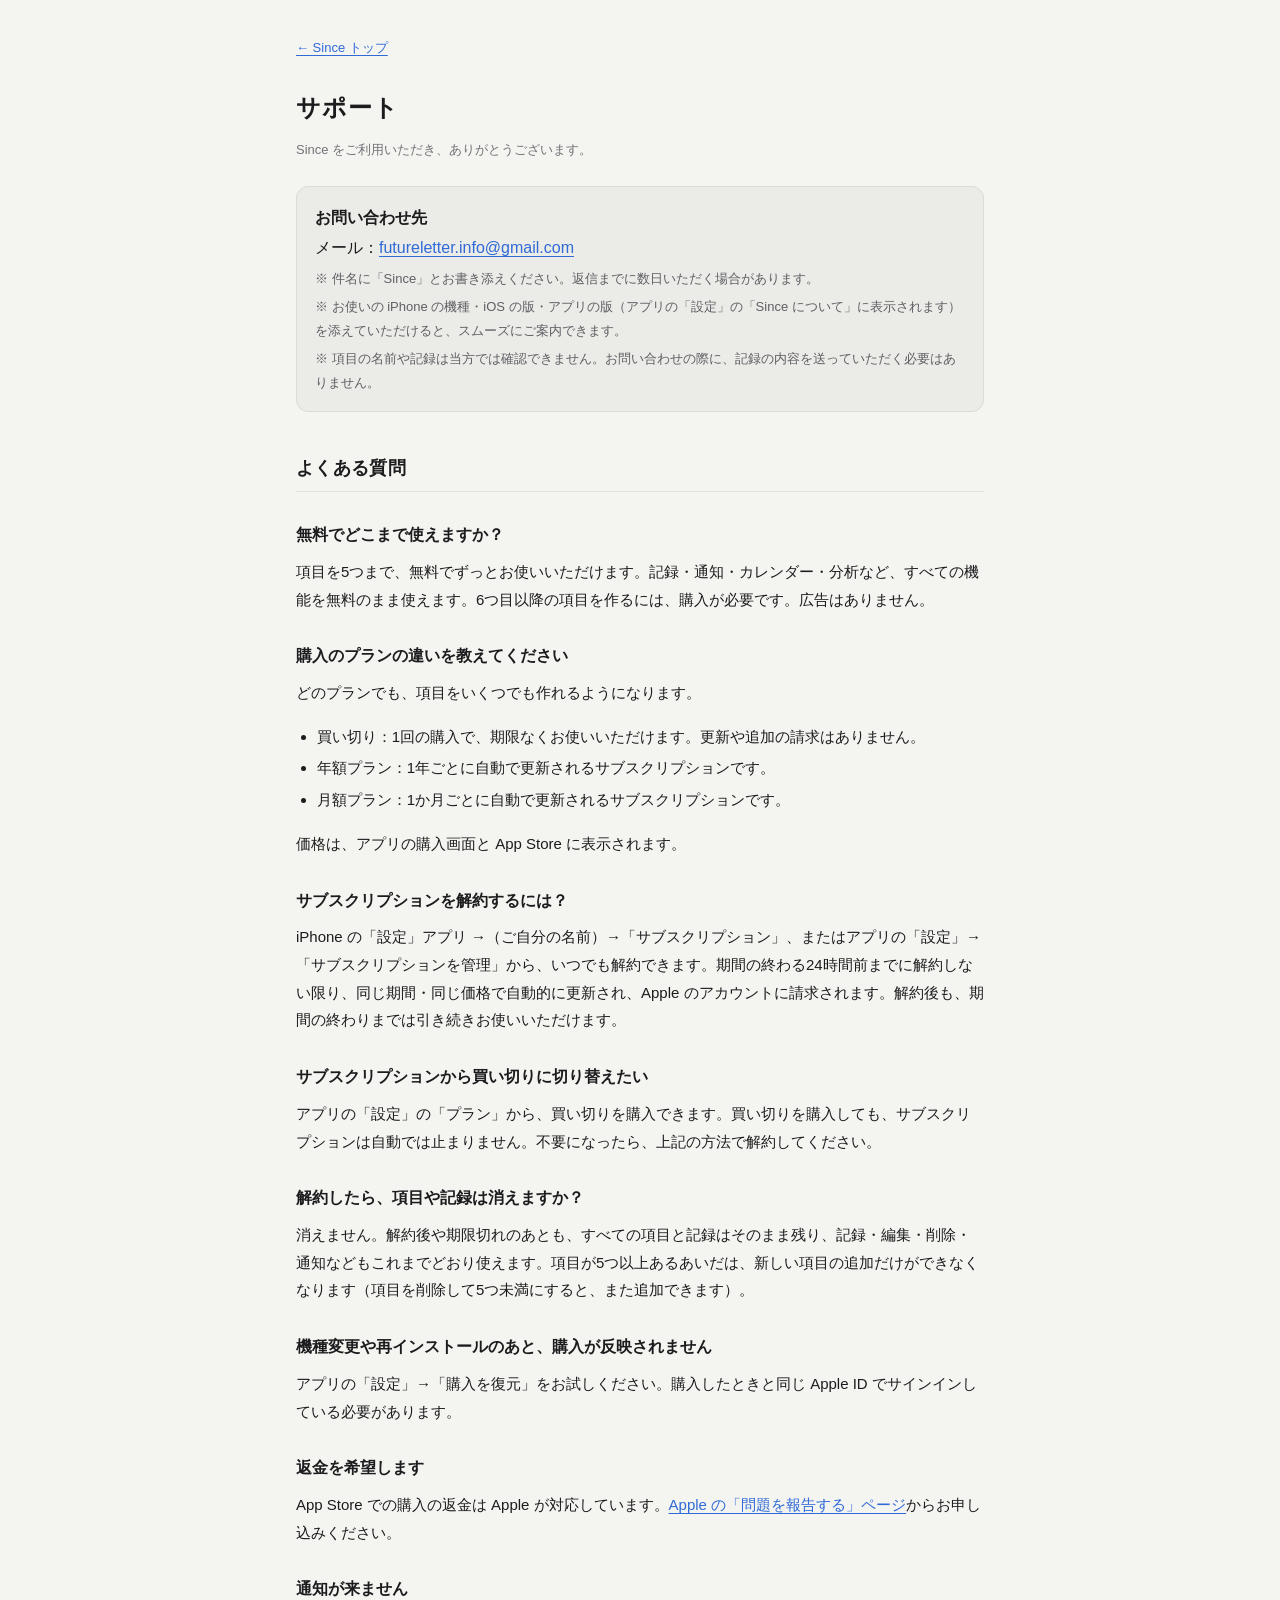
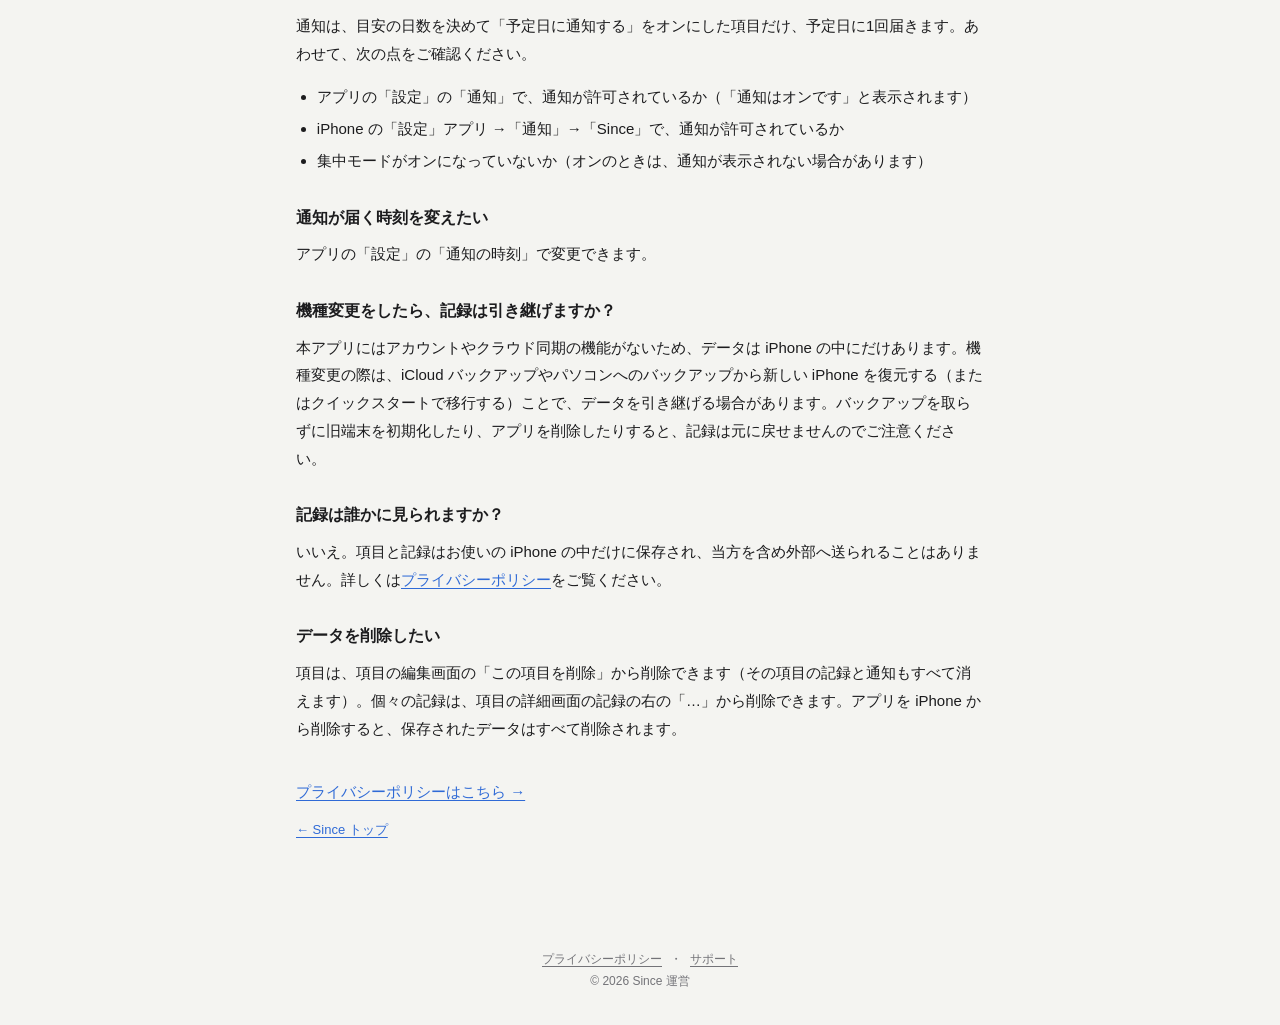
==== support.html @ 3938c407 "プライバシーポリシー・サポートページを追加 Co-Authored-By: Claude Opus 5.5 <noreply@anthropic.com>" ====
<!DOCTYPE html>
<html lang="ja">
<head>
<meta charset="UTF-8" />
<meta name="viewport" content="width=device-width, initial-scale=1.0" />
<title>サポート｜Since</title>
<meta name="description" content="iOS アプリ「Since」のサポート・お問い合わせページ。" />
<link rel="stylesheet" href="style.css" />
</head>
<body>
<div class="wrap">
  <a class="back" href="index.html">← Since トップ</a>
  <h1>サポート</h1>
  <p class="meta">Since をご利用いただき、ありがとうございます。</p>

  <div class="contact">
    <strong>お問い合わせ先</strong><br />
    メール：<a href="mailto:futureletter.info@gmail.com?subject=Since%20%E3%81%AB%E3%81%A4%E3%81%84%E3%81%A6">futureletter.info@gmail.com</a>
    <span class="note">※ 件名に「Since」とお書き添えください。返信までに数日いただく場合があります。</span>
    <span class="note">※ お使いの iPhone の機種・iOS の版・アプリの版（アプリの「設定」の「Since について」に表示されます）を添えていただけると、スムーズにご案内できます。</span>
    <span class="note">※ 項目の名前や記録は当方では確認できません。お問い合わせの際に、記録の内容を送っていただく必要はありません。</span>
  </div>

  <h2>よくある質問</h2>

  <h3>無料でどこまで使えますか？</h3>
  <p>項目を5つまで、無料でずっとお使いいただけます。記録・通知・カレンダー・分析など、すべての機能を無料のまま使えます。6つ目以降の項目を作るには、購入が必要です。広告はありません。</p>

  <h3>購入のプランの違いを教えてください</h3>
  <p>どのプランでも、項目をいくつでも作れるようになります。</p>
  <ul>
    <li>買い切り：1回の購入で、期限なくお使いいただけます。更新や追加の請求はありません。</li>
    <li>年額プラン：1年ごとに自動で更新されるサブスクリプションです。</li>
    <li>月額プラン：1か月ごとに自動で更新されるサブスクリプションです。</li>
  </ul>
  <p>価格は、アプリの購入画面と App Store に表示されます。</p>

  <h3>サブスクリプションを解約するには？</h3>
  <p>iPhone の「設定」アプリ →（ご自分の名前）→「サブスクリプション」、またはアプリの「設定」→「サブスクリプションを管理」から、いつでも解約できます。期間の終わる24時間前までに解約しない限り、同じ期間・同じ価格で自動的に更新され、Apple のアカウントに請求されます。解約後も、期間の終わりまでは引き続きお使いいただけます。</p>

  <h3>サブスクリプションから買い切りに切り替えたい</h3>
  <p>アプリの「設定」の「プラン」から、買い切りを購入できます。買い切りを購入しても、サブスクリプションは自動では止まりません。不要になったら、上記の方法で解約してください。</p>

  <h3>解約したら、項目や記録は消えますか？</h3>
  <p>消えません。解約後や期限切れのあとも、すべての項目と記録はそのまま残り、記録・編集・削除・通知などもこれまでどおり使えます。項目が5つ以上あるあいだは、新しい項目の追加だけができなくなります（項目を削除して5つ未満にすると、また追加できます）。</p>

  <h3>機種変更や再インストールのあと、購入が反映されません</h3>
  <p>アプリの「設定」→「購入を復元」をお試しください。購入したときと同じ Apple ID でサインインしている必要があります。</p>

  <h3>返金を希望します</h3>
  <p>App Store での購入の返金は Apple が対応しています。<a href="https://reportaproblem.apple.com/" target="_blank" rel="noopener">Apple の「問題を報告する」ページ</a>からお申し込みください。</p>

  <h3>通知が来ません</h3>
  <p>通知は、目安の日数を決めて「予定日に通知する」をオンにした項目だけ、予定日に1回届きます。あわせて、次の点をご確認ください。</p>
  <ul>
    <li>アプリの「設定」の「通知」で、通知が許可されているか（「通知はオンです」と表示されます）</li>
    <li>iPhone の「設定」アプリ →「通知」→「Since」で、通知が許可されているか</li>
    <li>集中モードがオンになっていないか（オンのときは、通知が表示されない場合があります）</li>
  </ul>

  <h3>通知が届く時刻を変えたい</h3>
  <p>アプリの「設定」の「通知の時刻」で変更できます。</p>

  <h3>機種変更をしたら、記録は引き継げますか？</h3>
  <p>本アプリにはアカウントやクラウド同期の機能がないため、データは iPhone の中にだけあります。機種変更の際は、iCloud バックアップやパソコンへのバックアップから新しい iPhone を復元する（またはクイックスタートで移行する）ことで、データを引き継げる場合があります。バックアップを取らずに旧端末を初期化したり、アプリを削除したりすると、記録は元に戻せませんのでご注意ください。</p>

  <h3>記録は誰かに見られますか？</h3>
  <p>いいえ。項目と記録はお使いの iPhone の中だけに保存され、当方を含め外部へ送られることはありません。詳しくは<a href="privacy.html">プライバシーポリシー</a>をご覧ください。</p>

  <h3>データを削除したい</h3>
  <p>項目は、項目の編集画面の「この項目を削除」から削除できます（その項目の記録と通知もすべて消えます）。個々の記録は、項目の詳細画面の記録の右の「…」から削除できます。アプリを iPhone から削除すると、保存されたデータはすべて削除されます。</p>

  <p style="margin-top:36px;"><a href="privacy.html">プライバシーポリシーはこちら →</a></p>
  <a class="back" href="index.html">← Since トップ</a>
</div>
<footer class="site">
  <a href="privacy.html">プライバシーポリシー</a>・<a href="support.html">サポート</a>
  <div>© 2026 Since 運営</div>
</footer>
</body>
</html>
---- style.css ----
:root {
  color-scheme: light dark;
  --bg: #f4f4f1;
  --surface: #ffffff;
  --text: #1c1c1e;
  --text-soft: #5f5f65;
  --text-faint: #737378;
  --accent: #2f6ad6;
  --accent-soft: #2557b3;
  --ink: #1c1c1e;
  --on-ink: #ffffff;
  --border: #e2e2dd;
  --note-bg: #ebebe7;
  --note-border: #dcdcd6;
  --shadow: rgba(28, 28, 30, 0.06);
}
@media (prefers-color-scheme: dark) {
  :root {
    --bg: #000000;
    --surface: #1a1a1c;
    --text: #f4f4f6;
    --text-soft: #a8a8ae;
    --text-faint: #8e8e94;
    --accent: #74a5ff;
    --accent-soft: #9dc0ff;
    --ink: #e8e8eb;
    --on-ink: #1a1a1c;
    --border: #2e2e31;
    --note-bg: #161618;
    --note-border: #2e2e31;
    --shadow: rgba(0, 0, 0, 0.4);
  }
}

* { box-sizing: border-box; }
body {
  margin: 0;
  font-family: -apple-system, BlinkMacSystemFont, "Hiragino Sans", "Noto Sans JP", sans-serif;
  background: var(--bg);
  color: var(--text);
  line-height: 1.85;
  -webkit-font-smoothing: antialiased;
  overflow-wrap: anywhere;
}

.wrap { max-width: 720px; margin: 0 auto; padding: 32px 16px 64px; }

header.site { text-align: center; padding: 56px 16px 8px; }
header.site .mark {
  display: inline-flex;
  align-items: center;
  justify-content: center;
  width: 56px; height: 56px;
  border-radius: 14px;
  background: var(--ink);
  color: var(--on-ink);
  font-size: 26px;
  font-weight: 700;
  margin-bottom: 14px;
  box-shadow: 0 4px 14px var(--shadow);
}
header.site .logo {
  font-size: 32px;
  font-weight: 700;
  letter-spacing: 0.04em;
}
header.site .tagline { color: var(--text-soft); font-size: 14px; margin-top: 4px; letter-spacing: 0.04em; }

h1 { font-size: 24px; font-weight: 700; margin: 8px 0 4px; letter-spacing: 0.04em; }
h2 {
  font-size: 18px; font-weight: 700;
  margin: 40px 0 10px; padding-bottom: 6px;
  border-bottom: 1px solid var(--border);
  letter-spacing: 0.02em;
}
h3 { font-size: 16px; font-weight: 700; margin: 28px 0 4px; }
p, li { font-size: 15px; }
p { margin: 8px 0; }
.meta { color: var(--text-faint); font-size: 13px; margin-bottom: 24px; }
a { color: var(--accent); text-underline-offset: 3px; }
a:hover { color: var(--accent-soft); }

.card {
  background: var(--surface);
  border: 1px solid var(--border);
  border-radius: 16px;
  padding: 24px;
  box-shadow: 0 6px 24px var(--shadow);
}
.card p:first-child { margin-top: 0; }
.card p:last-child { margin-bottom: 0; }

.btnrow { display: flex; gap: 12px; flex-wrap: wrap; justify-content: center; margin-top: 28px; }
.btn {
  display: inline-block;
  background: var(--ink);
  color: var(--on-ink);
  text-decoration: none;
  padding: 12px 24px;
  border-radius: 999px;
  font-weight: 700;
  font-size: 14px;
}
.btn:hover { color: var(--on-ink); opacity: 0.86; }
.btn.ghost { background: transparent; color: var(--text); border: 1.5px solid var(--ink); }
.btn.ghost:hover { color: var(--text); }

.contact {
  background: var(--note-bg);
  border: 1px solid var(--note-border);
  border-radius: 12px;
  padding: 16px 18px;
  margin: 18px 0;
}
.contact ul { margin: 6px 0 0; }
.contact .note { color: var(--text-soft); font-size: 13px; display: block; margin-top: 4px; }

table { width: 100%; border-collapse: collapse; margin: 12px 0; font-size: 14px; }
th, td { border: 1px solid var(--border); padding: 8px 10px; text-align: left; vertical-align: top; }
th { background: var(--surface); font-weight: 700; white-space: nowrap; }
td ul { margin: 0; }
@media (max-width: 560px) {
  table, tbody, tr, th, td { display: block; width: 100%; }
  th { white-space: normal; }
  tr + tr th { border-top: none; }
  td { border-top: none; }
}

ul, ol { padding-left: 1.3em; }
li { margin: 4px 0; }
.back { display: inline-block; margin-bottom: 18px; font-size: 13px; }
.signature { text-align: right; margin-top: 32px; color: var(--text-soft); }

footer.site { text-align: center; color: var(--text-faint); font-size: 12px; padding: 24px 16px 32px; }
footer.site a { color: var(--text-faint); margin: 0 8px; }
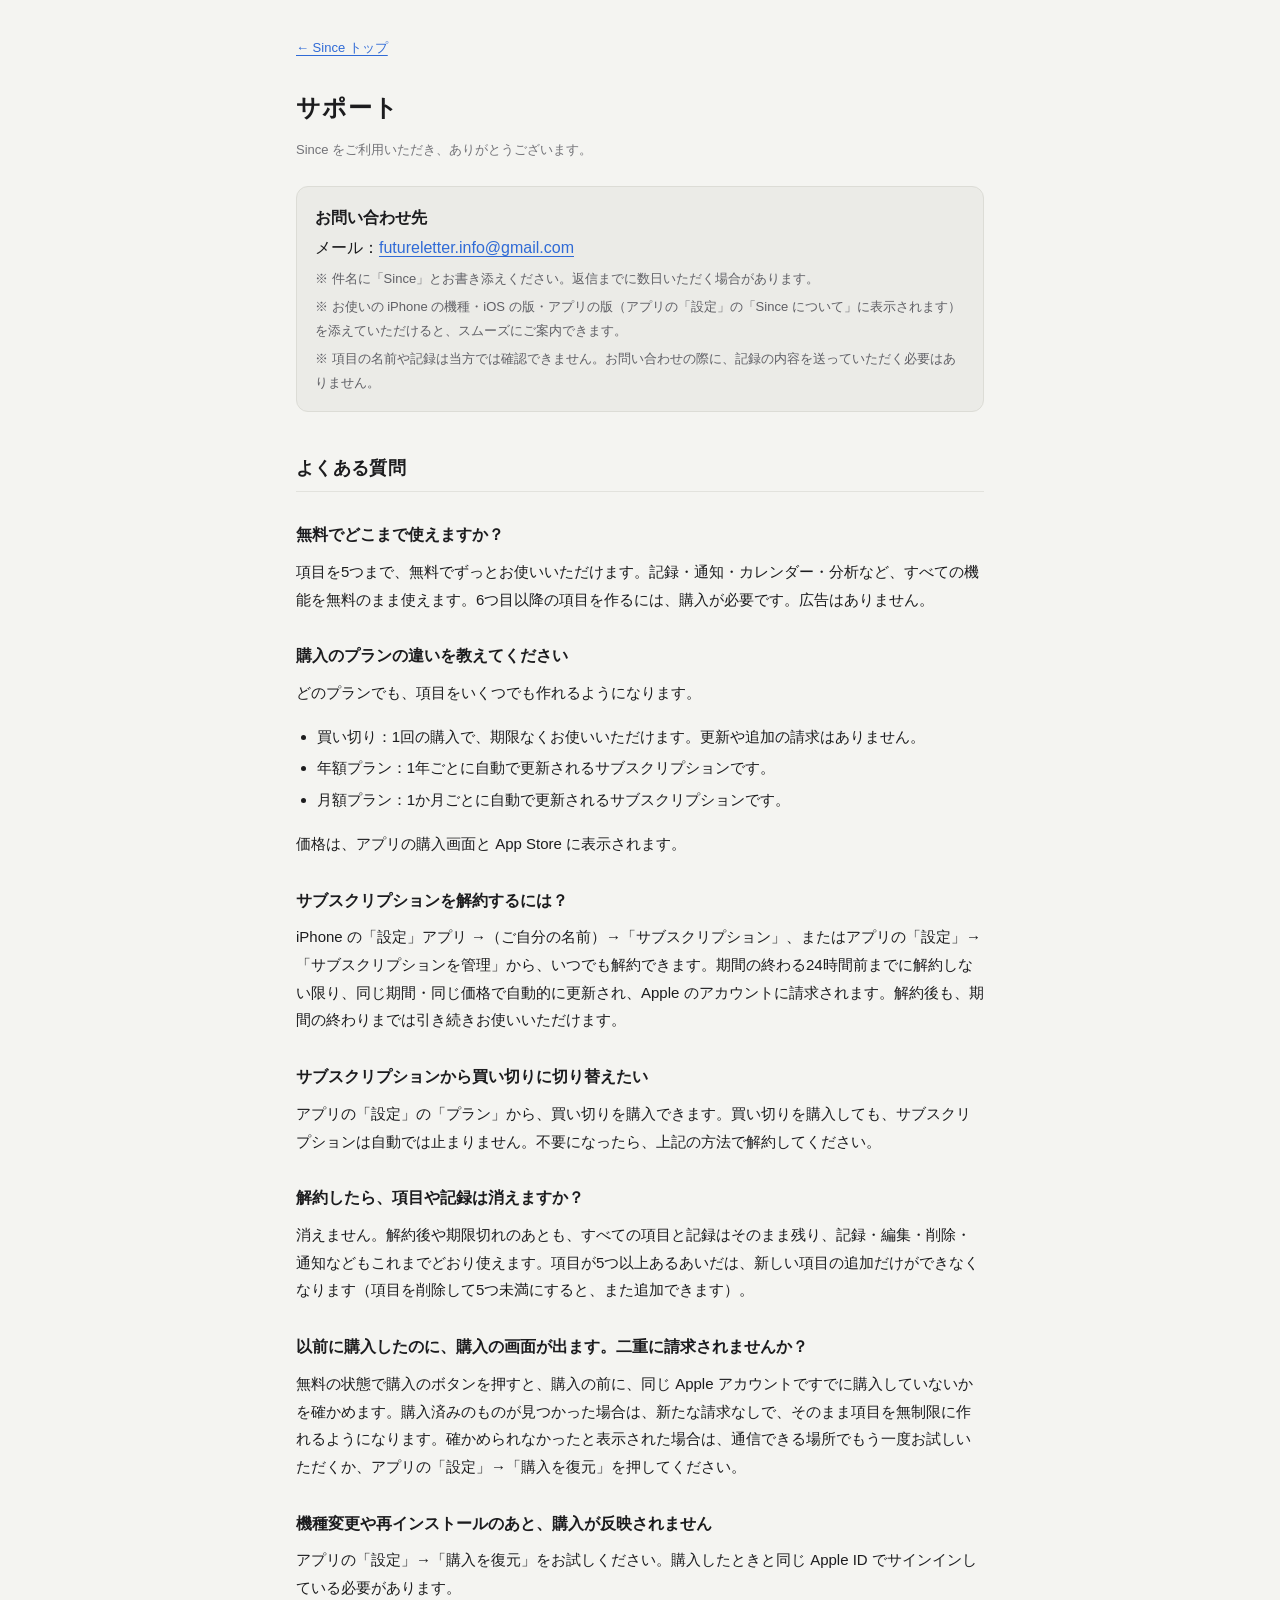
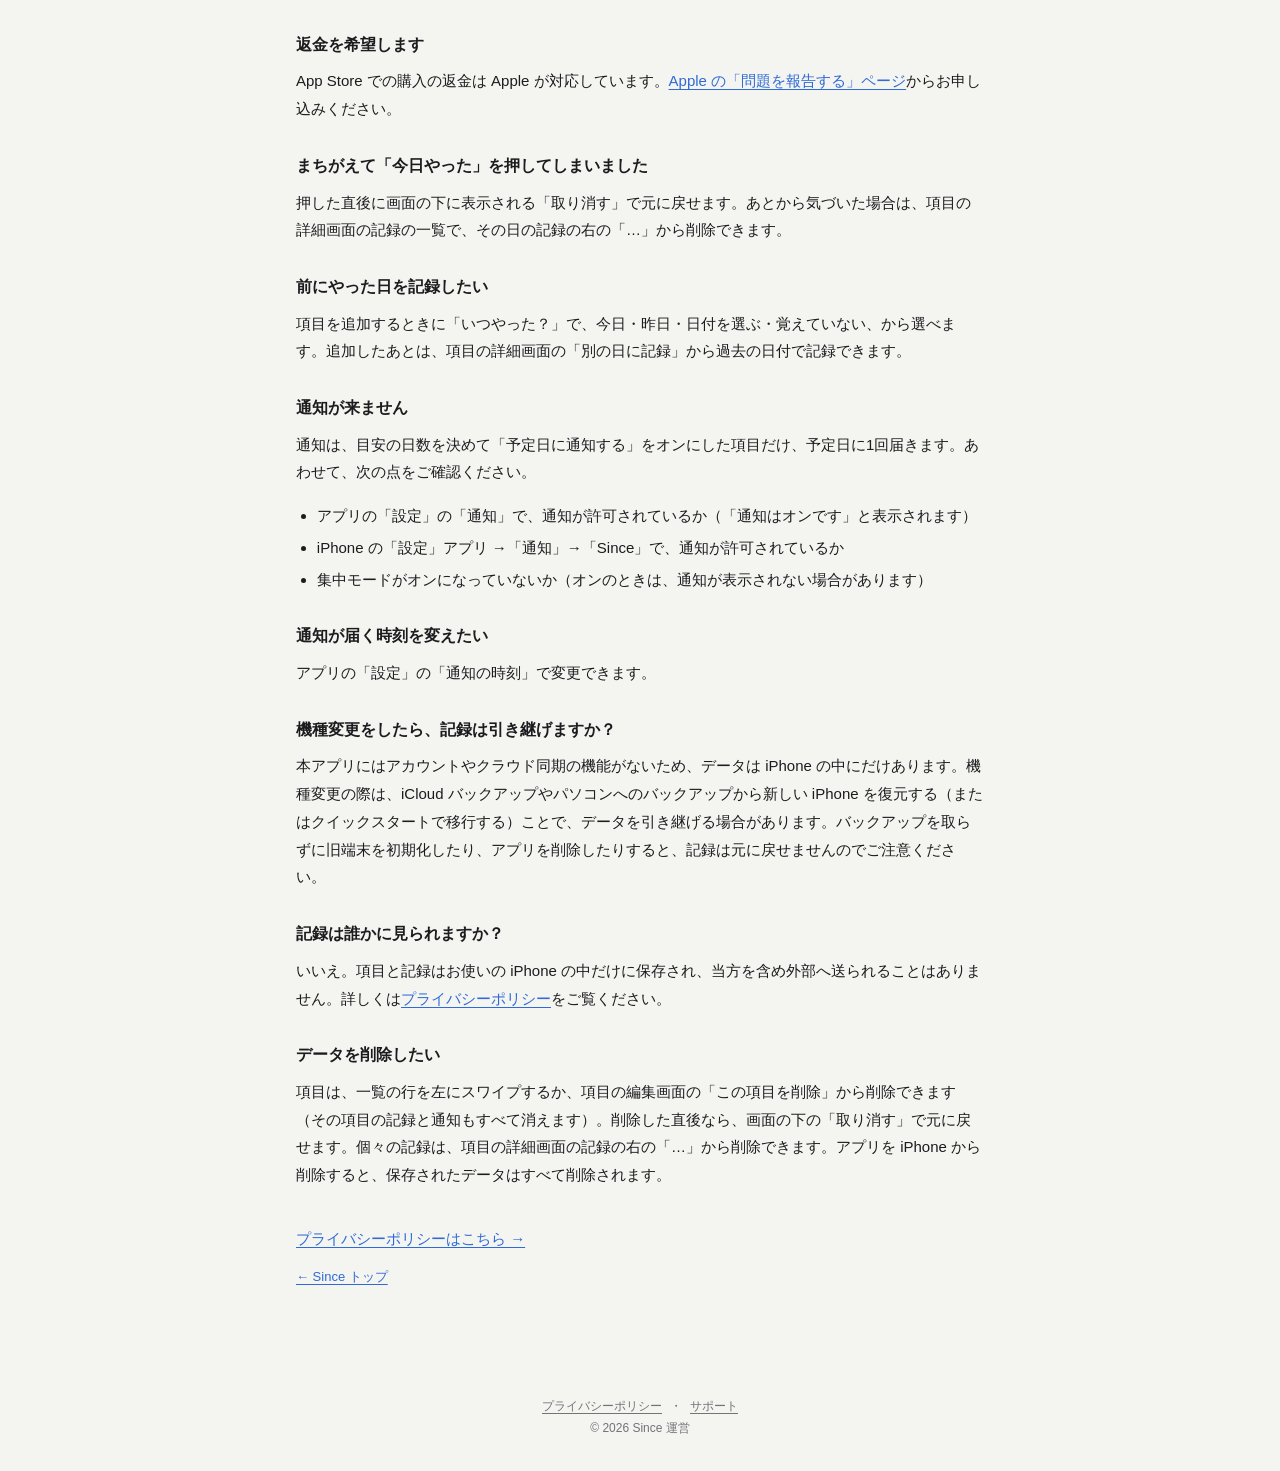
==== commit c00a2f59: "アプリの更新に合わせる（スワイプで削除・取り消し・二重購入の防止・過去の日の記録） Co-Authored-By: Claude Opus 5.5 <noreply@anthropic.com>" ====
--- a/support.html
+++ b/support.html
@@ -44,11 +44,20 @@
   <h3>解約したら、項目や記録は消えますか？</h3>
   <p>消えません。解約後や期限切れのあとも、すべての項目と記録はそのまま残り、記録・編集・削除・通知などもこれまでどおり使えます。項目が5つ以上あるあいだは、新しい項目の追加だけができなくなります（項目を削除して5つ未満にすると、また追加できます）。</p>
 
+  <h3>以前に購入したのに、購入の画面が出ます。二重に請求されませんか？</h3>
+  <p>無料の状態で購入のボタンを押すと、購入の前に、同じ Apple アカウントですでに購入していないかを確かめます。購入済みのものが見つかった場合は、新たな請求なしで、そのまま項目を無制限に作れるようになります。確かめられなかったと表示された場合は、通信できる場所でもう一度お試しいただくか、アプリの「設定」→「購入を復元」を押してください。</p>
+
   <h3>機種変更や再インストールのあと、購入が反映されません</h3>
   <p>アプリの「設定」→「購入を復元」をお試しください。購入したときと同じ Apple ID でサインインしている必要があります。</p>
 
   <h3>返金を希望します</h3>
   <p>App Store での購入の返金は Apple が対応しています。<a href="https://reportaproblem.apple.com/" target="_blank" rel="noopener">Apple の「問題を報告する」ページ</a>からお申し込みください。</p>
+
+  <h3>まちがえて「今日やった」を押してしまいました</h3>
+  <p>押した直後に画面の下に表示される「取り消す」で元に戻せます。あとから気づいた場合は、項目の詳細画面の記録の一覧で、その日の記録の右の「…」から削除できます。</p>
+
+  <h3>前にやった日を記録したい</h3>
+  <p>項目を追加するときに「いつやった？」で、今日・昨日・日付を選ぶ・覚えていない、から選べます。追加したあとは、項目の詳細画面の「別の日に記録」から過去の日付で記録できます。</p>
 
   <h3>通知が来ません</h3>
   <p>通知は、目安の日数を決めて「予定日に通知する」をオンにした項目だけ、予定日に1回届きます。あわせて、次の点をご確認ください。</p>
@@ -68,7 +77,7 @@
   <p>いいえ。項目と記録はお使いの iPhone の中だけに保存され、当方を含め外部へ送られることはありません。詳しくは<a href="privacy.html">プライバシーポリシー</a>をご覧ください。</p>
 
   <h3>データを削除したい</h3>
-  <p>項目は、項目の編集画面の「この項目を削除」から削除できます（その項目の記録と通知もすべて消えます）。個々の記録は、項目の詳細画面の記録の右の「…」から削除できます。アプリを iPhone から削除すると、保存されたデータはすべて削除されます。</p>
+  <p>項目は、一覧の行を左にスワイプするか、項目の編集画面の「この項目を削除」から削除できます（その項目の記録と通知もすべて消えます）。削除した直後なら、画面の下の「取り消す」で元に戻せます。個々の記録は、項目の詳細画面の記録の右の「…」から削除できます。アプリを iPhone から削除すると、保存されたデータはすべて削除されます。</p>
 
   <p style="margin-top:36px;"><a href="privacy.html">プライバシーポリシーはこちら →</a></p>
   <a class="back" href="index.html">← Since トップ</a>
